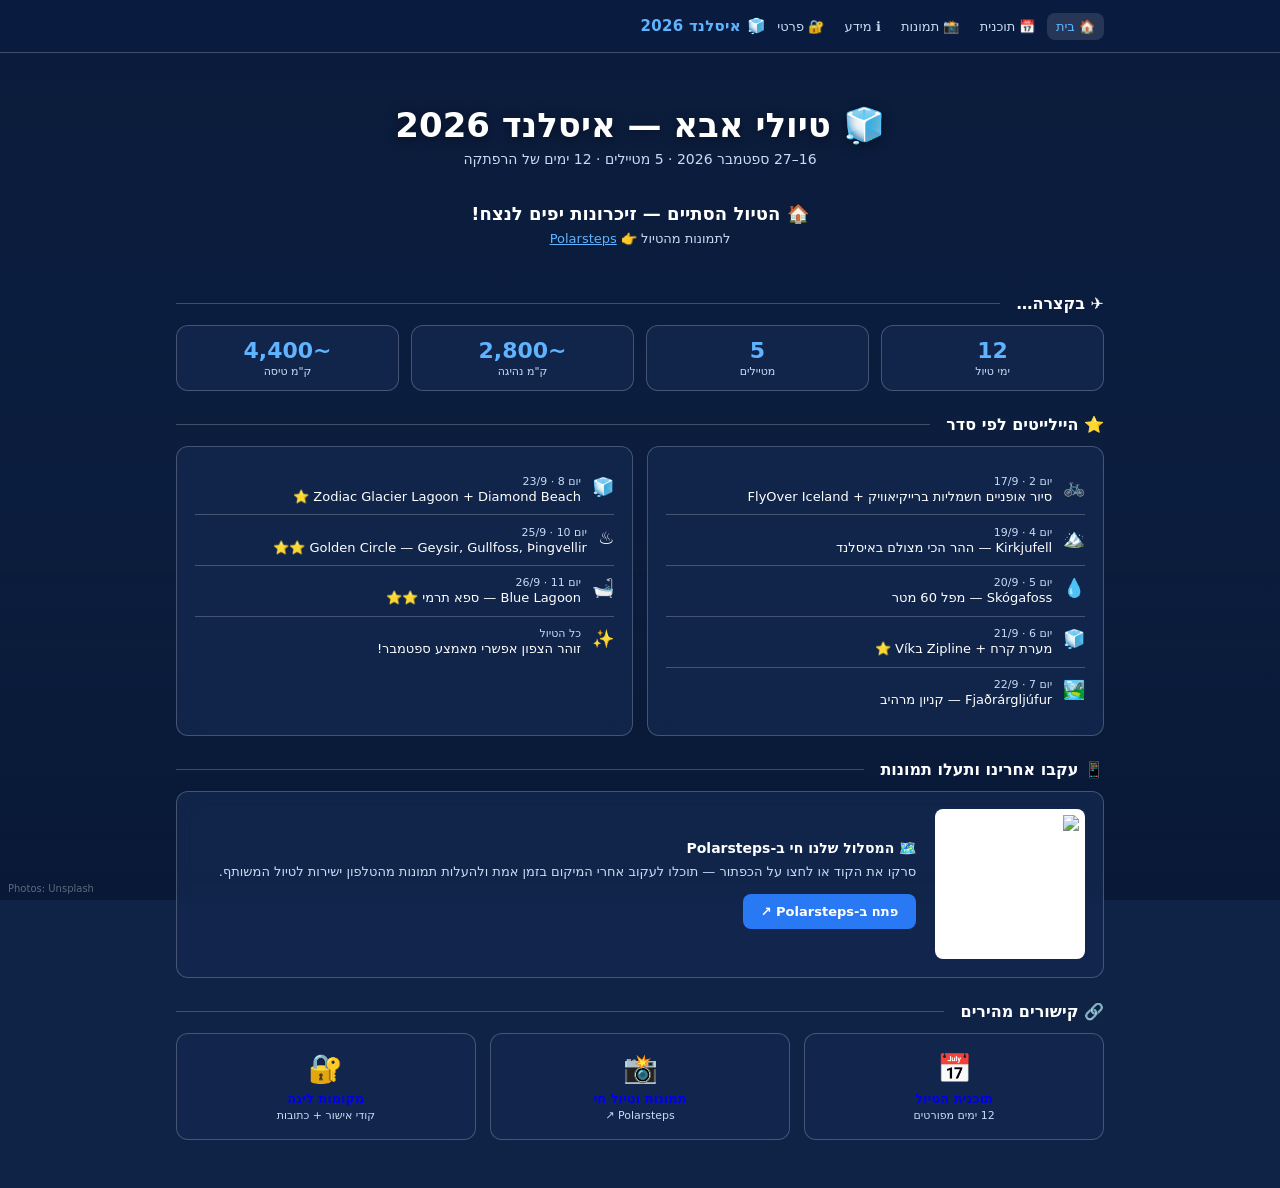
==== index.html @ 7eee27c6 "Replace gallery with Polarsteps integration" ====
<!DOCTYPE html>
<html lang="he" dir="rtl">
<head>
  <meta charset="UTF-8">
  <meta name="viewport" content="width=device-width, initial-scale=1.0">
  <title>טיולי אבא — איסלנד 2026</title>
  <link rel="stylesheet" href="css/style.css">
  <link rel="icon" href="data:image/svg+xml,<svg xmlns='http://www.w3.org/2000/svg' viewBox='0 0 100 100'><text y='.9em' font-size='90'>🧊</text></svg>">
  <style>
    .tt-grid { display:grid; grid-template-columns:1fr 1fr; grid-template-rows:auto 1fr auto; gap:8px 10px; margin-bottom:10px; }
    @media(max-width:580px){ .tt-grid{ grid-template-columns:1fr; grid-template-rows:none; } }
    .tt-col { display:contents; }
    .tt-hdr { border-radius:12px; padding:12px; border:1px solid rgba(255,255,255,0.22); background:rgba(20,40,80,0.88); grid-row:1; }
    .tt-hdr.today { border-color:rgba(147,197,253,0.5); }
    .tt-hdr.tmrw  { border-color:rgba(252,211,77,0.45); }
    .tt-label { font-size:10px; font-weight:700; letter-spacing:.09em; text-transform:uppercase; margin-bottom:5px; }
    .tt-title { font-size:14px; font-weight:800; color:var(--text); margin-bottom:2px; }
    .tt-date  { font-size:11px; color:var(--text2); }
    .tt-body  { background:rgba(20,40,80,0.82); border:1px solid rgba(255,255,255,0.18); border-radius:12px; padding:12px; grid-row:2; }
    .tt-row   { display:flex; gap:7px; align-items:flex-start; margin-bottom:5px; }
    .tt-slot  { font-size:10px; font-weight:700; min-width:40px; padding-top:1px; flex-shrink:0; }
    .tt-slot.am  { color:#6ee7b7; }
    .tt-slot.pm  { color:#93c5fd; }
    .tt-slot.eve { color:#c4b5fd; }
    .tt-slot.drv { color:#fca5a5; }
    .tt-text  { font-size:12px; color:var(--text); line-height:1.4; }
    .tt-sub   { font-size:10.5px; color:var(--text2); line-height:1.4; margin-top:1px; }
    .tt-sep   { height:1px; background:rgba(255,255,255,0.12); margin:8px 0; }
    .tt-stay  { display:flex; gap:5px; align-items:center; font-size:11px; color:var(--text2); }
    .tt-link  { font-size:12px; color:var(--accent); text-decoration:none; margin-top:6px; display:inline-block; }
    @media(min-width:700px){
      .tt-title{font-size:16px} .tt-text{font-size:14px} .tt-sub{font-size:12px}
      .tt-slot{font-size:12px;min-width:46px} .tt-date{font-size:12px}
    }
    .w-mini   { background:rgba(255,255,255,0.08); border:1px solid rgba(255,255,255,0.16); border-radius:10px; padding:10px; text-align:center; color:var(--text); grid-row:3; }
    .w-mini .wlbl  { font-size:11px; color:var(--text2); margin-bottom:4px; }
    .w-mini .wlbl a { color:var(--accent); text-decoration:none; }
    .w-mini .wicon { font-size:24px; margin-bottom:3px; }
    .w-mini .wtmp  { font-size:16px; font-weight:800; }
    .w-mini .wdesc { font-size:11px; color:var(--text2); margin-top:2px; }
    @media(min-width:700px){ .w-mini .wtmp{font-size:18px} .w-mini .wicon{font-size:28px} }
  </style>
</head>
<body>

<div id="bg-slideshow" class="bg-slideshow"></div>
<div class="photo-credit">Photos: Unsplash</div>

<nav>
  <div class="nav-inner">
    <button class="nav-burger" id="nav-burger" aria-label="תפריט">☰</button>
    <div class="nav-links">
      <a href="index.html" class="active">🏠 בית</a>
      <a href="itinerary.html">📅 תוכנית</a>
      <a href="https://www.polarsteps.com/ShukiBenjamin/27149138-iceland-2026" target="_blank">📸 תמונות</a>
      <a href="info.html">ℹ️ מידע</a>
      <a href="private.html">🔐 פרטי</a>
    </div>
    <span class="nav-brand">🧊 <span>איסלנד 2026</span></span>
  </div>
</nav>
<div class="mobile-menu" id="mobile-menu">
  <a href="index.html" class="active">🏠 בית</a>
  <a href="itinerary.html">📅 תוכנית</a>
  <a href="https://www.polarsteps.com/ShukiBenjamin/27149138-iceland-2026" target="_blank">📸 תמונות</a>
  <a href="info.html">ℹ️ מידע</a>
  <a href="private.html">🔐 פרטי</a>
</div>

<div class="page">

  <div class="hero">
    <h1>🧊 טיולי אבא — איסלנד 2026</h1>
    <p class="sub">16–27 ספטמבר 2026 · 5 מטיילים · 12 ימים של הרפתקה</p>
  </div>

  <!-- COUNTDOWN + FIRST 2 DAYS — shown before trip -->
  <div id="pre-trip" style="display:none">
    <div class="countdown">
      <div class="countdown-item"><div class="num" id="cd-days">--</div><div class="label">ימים</div></div>
      <div class="countdown-item"><div class="num" id="cd-hours">--</div><div class="label">שעות</div></div>
      <div class="countdown-item"><div class="num" id="cd-mins">--</div><div class="label">דקות</div></div>
      <div class="countdown-item"><div class="num" id="cd-secs">--</div><div class="label">שניות</div></div>
    </div>
    <p style="text-align:center;font-size:13px;color:var(--text2);margin-bottom:1.25rem">עד שהרפתקה מתחילה 🧊</p>
    <!-- show day 1 + day 2 as preview -->
    <div class="tt-grid" id="pre-grid"></div>
  </div>

  <!-- TODAY / TOMORROW — shown during trip -->
  <div id="today-section" style="display:none; margin-bottom:0.5rem;">
    <div class="tt-grid" id="tt-grid"></div>
  </div>

  <!-- POST-TRIP -->
  <div id="post-trip" style="display:none;text-align:center;padding:1rem 0 1.5rem">
    <p style="font-size:18px;font-weight:700">🏠 הטיול הסתיים — זיכרונות יפים לנצח!</p>
    <p style="color:var(--text2);font-size:13px;margin-top:0.4rem">לתמונות מהטיול 👉 <a href="https://www.polarsteps.com/ShukiBenjamin/27149138-iceland-2026" target="_blank" style="color:var(--accent)">Polarsteps</a></p>
  </div>

  <!-- SUMMARY -->
  <div class="section-title">✈️ בקצרה…</div>
  <div class="grid-4">
    <div class="stat-mini"><div class="num">12</div><div class="lbl">ימי טיול</div></div>
    <div class="stat-mini"><div class="num">5</div><div class="lbl">מטיילים</div></div>
    <div class="stat-mini"><div class="num">~2,800</div><div class="lbl">ק"מ נהיגה</div></div>
    <div class="stat-mini"><div class="num">~4,400</div><div class="lbl">ק"מ טיסה</div></div>
  </div>

  <!-- HIGHLIGHTS -->
  <div class="section-title">⭐ היילייטים לפי סדר</div>
  <div class="grid-2">
    <div class="card">
      <div class="info-item"><span class="info-icon">🚲</span><div><div class="info-label">יום 2 · 17/9</div><div class="info-value">סיור אופניים חשמליות ברייקיאוויק + FlyOver Iceland</div></div></div>
      <div class="info-item"><span class="info-icon">🏔️</span><div><div class="info-label">יום 4 · 19/9</div><div class="info-value">Kirkjufell — ההר הכי מצולם באיסלנד</div></div></div>
      <div class="info-item"><span class="info-icon">💧</span><div><div class="info-label">יום 5 · 20/9</div><div class="info-value">Skógafoss — מפל 60 מטר</div></div></div>
      <div class="info-item"><span class="info-icon">🧊</span><div><div class="info-label">יום 6 · 21/9</div><div class="info-value">מערת קרח + Zipline בVík ⭐</div></div></div>
      <div class="info-item" style="border:none"><span class="info-icon">🏞️</span><div><div class="info-label">יום 7 · 22/9</div><div class="info-value">Fjaðrárgljúfur — קניון מרהיב</div></div></div>
    </div>
    <div class="card">
      <div class="info-item"><span class="info-icon">🧊</span><div><div class="info-label">יום 8 · 23/9</div><div class="info-value">Zodiac Glacier Lagoon + Diamond Beach ⭐</div></div></div>
      <div class="info-item"><span class="info-icon">♨️</span><div><div class="info-label">יום 10 · 25/9</div><div class="info-value">Golden Circle — Geysir, Gullfoss, Þingvellir ⭐⭐</div></div></div>
      <div class="info-item"><span class="info-icon">🛁</span><div><div class="info-label">יום 11 · 26/9</div><div class="info-value">Blue Lagoon — ספא תרמי ⭐⭐</div></div></div>
      <div class="info-item" style="border:none"><span class="info-icon">✨</span><div><div class="info-label">כל הטיול</div><div class="info-value">זוהר הצפון אפשרי מאמצע ספטמבר!</div></div></div>
    </div>
  </div>

  <!-- LIVE TRACKING / POLARSTEPS -->
  <div class="section-title">📱 עקבו אחרינו ותעלו תמונות</div>
  <div class="card" style="display:flex;gap:1.2rem;align-items:center;flex-wrap:wrap;justify-content:center">
    <img src="https://api.qrserver.com/v1/create-qr-code/?size=170x170&bgcolor=ffffff&data=https%3A%2F%2Fwww.polarsteps.com%2FShukiBenjamin%2F27149138-iceland-2026"
         alt="QR לטיול ב-Polarsteps" style="border-radius:8px;background:white;padding:6px;width:150px;height:150px;flex-shrink:0">
    <div style="flex:1;min-width:180px">
      <div style="font-size:14px;font-weight:700;margin-bottom:6px">🗺️ המסלול שלנו חי ב-Polarsteps</div>
      <p style="font-size:13px;color:var(--text2);line-height:1.6;margin-bottom:0.75rem">
        סרקו את הקוד או לחצו על הכפתור — תוכלו לעקוב אחרי המיקום בזמן אמת ולהעלות תמונות מהטלפון ישירות לטיול המשותף.
      </p>
      <a href="https://www.polarsteps.com/ShukiBenjamin/27149138-iceland-2026" target="_blank" class="btn" style="display:inline-block;text-decoration:none">פתח ב-Polarsteps ↗</a>
    </div>
  </div>

  <!-- QUICK LINKS -->
  <div class="section-title">🔗 קישורים מהירים</div>
  <div class="grid-3">
    <a href="itinerary.html" class="card" style="text-decoration:none;text-align:center;display:block">
      <div style="font-size:28px;margin-bottom:6px">📅</div>
      <div style="font-size:13px;font-weight:700">תוכנית הטיול</div>
      <div style="font-size:11px;color:var(--text2);margin-top:3px">12 ימים מפורטים</div>
    </a>
    <a href="https://www.polarsteps.com/ShukiBenjamin/27149138-iceland-2026" target="_blank" class="card" style="text-decoration:none;text-align:center;display:block">
      <div style="font-size:28px;margin-bottom:6px">📸</div>
      <div style="font-size:13px;font-weight:700">תמונות וטיול חי</div>
      <div style="font-size:11px;color:var(--text2);margin-top:3px">Polarsteps ↗</div>
    </a>
    <a href="private.html" class="card" style="text-decoration:none;text-align:center;display:block">
      <div style="font-size:28px;margin-bottom:6px">🔐</div>
      <div style="font-size:13px;font-weight:700">מקומות לינה</div>
      <div style="font-size:11px;color:var(--text2);margin-top:3px">קודי אישור + כתובות</div>
    </a>
  </div>

</div>

<script src="js/nav.js"></script>
<script>
// ─── TRIP DATA ───────────────────────────────────────────────
const DAYS = [
  { day:1, date:"2026-09-16", title:"נחיתה ורייקיאוויק", emoji:"✈️",
    lat:64.1466, lng:-21.9426,
    schedule:[
      { slot:"am",  label:"04:30", text:"הגעה לשדה התעופה ת״א" },
      { slot:"am",  label:"07:30", text:"המראה LY221 — TLV → CDG", sub:"אל-על · Boeing 737" },
      { slot:"pm",  label:"11:30", text:"נחיתה פריז CDG · מעבר לטרמינל 1" },
      { slot:"pm",  label:"14:00", text:"המראה FI543 — CDG → KEF", sub:"Icelandair · 3:35 שעות" },
      { slot:"pm",  label:"15:35", text:"נחיתה רייקיאוויק KEF 🧊", sub:"שעון איסלנד = ישראל −3" },
      { slot:"eve", label:"16:00", text:"איסוף רכב Blue Car Rental", sub:"Booking #0N504Z" },
    ],
    stay:"🏠 Airbnb · Klapparstígur 1, Reykjavík" },
  { day:2, date:"2026-09-17", title:"סיור רייקיאוויק", emoji:"🚲",
    lat:64.1466, lng:-21.9426,
    schedule:[
      { slot:"am",  label:"בוקר", text:"10:00 — סיור אופניים חשמליות", sub:"Old Harbor · Sun Voyager · Hallgrímskirkja" },
      { slot:"pm",  label:"אחה\"צ", text:"פנוי לסיור עצמאי בעיר" },
      { slot:"eve", label:"ערב",  text:"18:00 — FlyOver Iceland", sub:"הוזמן · GetYourGuide" },
    ],
    stay:"🏠 Airbnb · Klapparstígur 1, Reykjavík" },
  { day:3, date:"2026-09-18", title:"נסיעה לסנייפלס", emoji:"🦭",
    lat:64.9205, lng:-23.9063,
    schedule:[
      { slot:"am",  label:"בוקר", text:"נסיעה צפונה דרך Hvalfjörður" },
      { slot:"drv", label:"נסיעה", text:"~3 שעות" },
      { slot:"pm",  label:"אחה\"צ", text:"Gerðuberg — עמודי בזלת" },
      { slot:"eve", label:"ערב",  text:"Ytri Tunga — כלבי ים 🦭" },
    ],
    stay:"🏠 Airbnb · Hella, Hellissandur" },
  { day:4, date:"2026-09-19", title:"לב חצי האי", emoji:"🏔️",
    lat:64.9205, lng:-23.9063,
    schedule:[
      { slot:"am",  label:"בוקר", text:"Djúpalónssandur · Hellnar", sub:"Vatnshellir — מערת לבה 8,000 שנה" },
      { slot:"drv", label:"נסיעה", text:"~1.5 שעות" },
      { slot:"pm",  label:"אחה\"צ", text:"Kirkjufell ⭐", sub:"להכין מצלמות!" },
      { slot:"eve", label:"ערב",  text:"צילום שקיעה" },
    ],
    stay:"🏠 Airbnb · Hella, Hellissandur" },
  { day:5, date:"2026-09-20", title:"נסיעה לדרום", emoji:"💧",
    lat:63.5353, lng:-19.3544,
    schedule:[
      { slot:"am",  label:"בוקר", text:"נסיעה ארוכה דרומה", sub:"עצירה ב-Seljalandsfoss" },
      { slot:"drv", label:"נסיעה", text:"~4.5 שעות" },
      { slot:"pm",  label:"אחה\"צ", text:"Skógafoss — מפל 60 מטר" },
      { slot:"eve", label:"ערב",  text:"הגעה לאזור Vík" },
    ],
    stay:"🏨 Sólheimahjáleiga Guesthouse" },
  { day:6, date:"2026-09-21", title:"אקשן בדרום", emoji:"🧊",
    lat:63.5353, lng:-19.3544,
    schedule:[
      { slot:"am",  label:"09:00", text:"סיור מערת קרח", sub:"Ref: KTR-100620490" },
      { slot:"drv", label:"נסיעה", text:"~1 שעה ל-Vík" },
      { slot:"pm",  label:"14:00", text:"Zipline בVík ⭐", sub:"Ref: KTR-100708978" },
      { slot:"eve", label:"ערב",  text:"Reynisfjara — חוף חול שחור" },
    ],
    stay:"🏨 Sólheimahjáleiga Guesthouse" },
  { day:7, date:"2026-09-22", title:"נסיעה מזרחה", emoji:"🏞️",
    lat:64.2539, lng:-15.2082,
    schedule:[
      { slot:"am",  label:"בוקר", text:"Fjaðrárgljúfur — קניון מרהיב" },
      { slot:"drv", label:"נסיעה", text:"~3 שעות נטו" },
      { slot:"pm",  label:"אחה\"צ", text:"Svartifoss — מפל עמודי בזלת", sub:"הליכה ~2 שעות" },
      { slot:"eve", label:"ערב",  text:"הגעה ל-Hofn" },
    ],
    stay:"🏨 Brunnholl Country Guesthouse, Hofn" },
  { day:8, date:"2026-09-23", title:"מלכות הקרח", emoji:"🧊",
    lat:64.2539, lng:-15.2082,
    schedule:[
      { slot:"am",  label:"10:00", text:"Zodiac Glacier Lagoon ⭐", sub:"Ref: ICE-101020929 · להגיע בזמן!" },
      { slot:"drv", label:"נסיעה", text:"~30 דק' ל-Diamond Beach" },
      { slot:"pm",  label:"אחה\"צ", text:"Diamond Beach — קרחונים על חוף שחור" },
      { slot:"eve", label:"ערב",  text:"Stokksnes — Viking Village & Sunset" },
    ],
    stay:"🏨 Brunnholl Country Guesthouse, Hofn" },
  { day:9, date:"2026-09-24", title:"חזרה מערבה", emoji:"🌿",
    lat:63.9334, lng:-20.9968,
    schedule:[
      { slot:"am",  label:"בוקר", text:"יציאה מ-Hofn מערבה" },
      { slot:"drv", label:"נסיעה", text:"~4 שעות לSelfoss" },
      { slot:"pm",  label:"אחה\"צ", text:"Urriðafoss — המפל הרחב באיסלנד" },
      { slot:"eve", label:"ערב",  text:"הגעה לSelfoss · מנוחה" },
    ],
    stay:"🏠 Airbnb · Stangarbraut 2, Selfoss" },
  { day:10, date:"2026-09-25", title:"Golden Circle", emoji:"♨️",
    lat:63.9334, lng:-20.9968,
    schedule:[
      { slot:"am",  label:"בוקר", text:"Geysir — Strokkur ⭐", sub:"התפרצות כל 6–10 דקות" },
      { slot:"drv", label:"נסיעה", text:"~30 דק'" },
      { slot:"pm",  label:"אחה\"צ", text:"Gullfoss + Þingvellir ⭐⭐", sub:"מעבר בין לוחות טקטוניים" },
      { slot:"eve", label:"ערב",  text:"חזרה לSelfoss" },
    ],
    stay:"🏠 Airbnb · Stangarbraut 2, Selfoss" },
  { day:11, date:"2026-09-26", title:"פינוק וסיום", emoji:"🛁",
    lat:63.9856, lng:-22.5579,
    schedule:[
      { slot:"am",  label:"בוקר", text:"Blue Lagoon ⭐⭐", sub:"ספא תרמי · להזמין מראש!" },
      { slot:"drv", label:"נסיעה", text:"~30 דק'" },
      { slot:"pm",  label:"אחה\"צ", text:"Reykjanes: Gunnuhver + Brimketill", sub:"אופציונלי" },
      { slot:"eve", label:"ערב",  text:"כפלאוויק · ארוחת ערב · לישון מוקדם" },
    ],
    stay:"🏨 Hotel Keflavik, Keflavík Airport" },
  { day:12, date:"2026-09-27", title:"יום סיום — טיסה", emoji:"🏠",
    lat:63.9856, lng:-22.5579,
    schedule:[
      { slot:"am",  label:"04:35", text:"הגעה לשדה התעופה KEF" },
      { slot:"am",  label:"07:35", text:"המראה FI542 — KEF → CDG", sub:"Icelandair · 3:30 שעות" },
      { slot:"pm",  label:"11:05", text:"נחיתה פריז CDG · מעבר לטרמינל 2B" },
      { slot:"pm",  label:"15:35", text:"המראה LY324 — CDG → TLV", sub:"אל-על · Boeing 787" },
      { slot:"eve", label:"20:55", text:"נחיתה ת\"א 🏠" },
    ],
    stay:"" },
];

// ─── WEATHER COORDS BY DAY ────────────────────────────────────
// Returns {lat,lng} for the location of that day
function coordsForDay(day) {
  return { lat: day.lat, lng: day.lng };
}

// ─── BUILD CARD ───────────────────────────────────────────────
function pad(n){ return String(n).padStart(2,'0'); }

function buildTTCol(d, label, labelColor, hdrClass, weatherId) {
  const dayNames = ['ראשון','שני','שלישי','רביעי','חמישי','שישי','שבת'];
  const dt = new Date(d.date);
  const rows = d.schedule.map(s => `
    <div class="tt-row">
      <span class="tt-slot ${s.slot}">${s.label}</span>
      <div>
        <div class="tt-text">${s.text}</div>
        ${s.sub ? `<div class="tt-sub">${s.sub}</div>` : ''}
      </div>
    </div>`).join('');

  return `
    <div class="tt-col">
      <div class="tt-hdr ${hdrClass}">
        <div class="tt-label" style="color:${labelColor}">${label}</div>
        <div class="tt-title">${d.emoji} יום ${d.day} — ${d.title}</div>
        <div class="tt-date">${dayNames[dt.getDay()]} · ${dt.getDate()} בספטמבר</div>
      </div>
      <div class="tt-body">
        ${rows}
        ${d.stay ? `<div class="tt-sep"></div><div class="tt-stay">${d.stay}</div>` : ''}
        <a href="itinerary.html#day${d.day}" class="tt-link">לתוכנית יום ${d.day} →</a>
      </div>
      <div class="w-mini" id="${weatherId}">
        <div class="wlbl">מזג אוויר · <a href="https://en.vedur.is/weather/forecasts/areas/" target="_blank">vedur.is ↗</a></div>
        <div class="wicon">⏳</div>
        <div class="wtmp" style="font-size:12px;color:var(--text2)">טוען...</div>
      </div>
    </div>`;
}

// ─── WEATHER ──────────────────────────────────────────────────
async function loadWeatherForDay(elementId, lat, lng) {
  const url = `https://api.open-meteo.com/v1/forecast?latitude=${lat}&longitude=${lng}&daily=weathercode,temperature_2m_max,temperature_2m_min&timezone=Atlantic%2FReykjavik&forecast_days=1`;
  const el = document.getElementById(elementId);
  if (!el) return;
  try {
    const data = await (await fetch(url)).json();
    const code = data.daily.weathercode[0];
    const maxT = data.daily.temperature_2m_max[0];
    const minT = data.daily.temperature_2m_min[0];
    const WMO = [[0,'☀️','בהיר'],[2,'⛅','מעונן חלקית'],[3,'☁️','מעונן'],
                 [48,'🌫️','ערפל'],[57,'🌦️','ממטרים'],[67,'🌧️','גשם'],
                 [77,'❄️','שלג'],[82,'🌧️','גשם'],[99,'⛈️','סופה']];
    const [,icon,desc] = WMO.findLast(([t])=>code>=t)||WMO[0];
    el.innerHTML = `
      <div class="wlbl">מזג אוויר · <a href="https://en.vedur.is/weather/forecasts/areas/" target="_blank">vedur.is ↗</a></div>
      <div class="wicon">${icon}</div>
      <div class="wtmp" style="direction:ltr">${Math.round(maxT)}°<span style="font-weight:400;font-size:0.8em;opacity:0.7"> / ${Math.round(minT)}°</span></div>
      <div class="wdesc">${desc}</div>`;
  } catch(e) {
    el.innerHTML = `<div class="wlbl">מזג אוויר</div><div class="wicon">🌡️</div><div class="wdesc">לא זמין</div>`;
  }
}

// ─── MAIN LOGIC ───────────────────────────────────────────────
function tick(){
  const now   = new Date();
  const start = new Date('2026-09-16T00:00:00');
  const end   = new Date('2026-09-27T23:59:59');
  const ts    = now.toISOString().slice(0,10);
  const ts2   = new Date(now.getTime()+86400000).toISOString().slice(0,10);

  if(now > end){
    document.getElementById('post-trip').style.display='block';
    return;
  }

  if(now >= start){
    // During trip
    const todayDay    = DAYS.find(d=>d.date===ts);
    const tomorrowDay = DAYS.find(d=>d.date===ts2);
    if(todayDay){
      document.getElementById('today-section').style.display='block';
      document.getElementById('tt-grid').innerHTML =
        buildTTCol(todayDay,    '📌 מה עושים היום', '#93c5fd', 'today', 'w-today') +
        (tomorrowDay ? buildTTCol(tomorrowDay, '📌 מה עושים מחר', '#fcd34d', 'tmrw',  'w-tomorrow') : '');
      loadWeatherForDay('w-today',    todayDay.lat,    todayDay.lng);
      if(tomorrowDay) loadWeatherForDay('w-tomorrow', tomorrowDay.lat, tomorrowDay.lng);
    }
    return;
  }

  // Before trip — countdown + days 1 & 2 preview
  document.getElementById('pre-trip').style.display='block';
  const diff=start-now;
  document.getElementById('cd-days').textContent  = Math.floor(diff/86400000);
  document.getElementById('cd-hours').textContent = pad(Math.floor((diff%86400000)/3600000));
  document.getElementById('cd-mins').textContent  = pad(Math.floor((diff%3600000)/60000));
  document.getElementById('cd-secs').textContent  = pad(Math.floor((diff%60000)/1000));

  // Show day 1 & 2 preview if not already rendered
  const grid = document.getElementById('pre-grid');
  if(!grid.innerHTML){
    grid.innerHTML =
      buildTTCol(DAYS[0], '📋 יום 1 — יום הנסיעה',  '#93c5fd', 'today', 'pw-1') +
      buildTTCol(DAYS[1], '📋 יום 2 — רייקיאוויק',  '#4dffa0', 'tmrw',  'pw-2');
    // no weather for pre-trip (future dates won't have forecast)
    ['pw-1','pw-2'].forEach(id=>{
      const el=document.getElementById(id);
      if(el) el.innerHTML=`<div class="wlbl">מזג אוויר</div><div class="wicon">🌤️</div><div class="wdesc">זמין בסמוך לתאריך</div>`;
    });
  }
}

tick();
setInterval(tick,1000);
</script>
</body>
</html>
---- css/style.css ----
:root {
  --bg: #0f2347;
  --bg2: rgba(20, 40, 80, 0.78);
  --bg3: rgba(255,255,255,0.12);
  --bg3s: rgba(255,255,255,0.20);
  --border: rgba(255,255,255,0.22);
  --border2: rgba(255,255,255,0.38);
  --text: #ffffff;
  --text2: #c8ddf5;
  --accent: #60b4ff;
  --accent2: #2979f5;
  --green: #4dffa0;
  --orange: #ffe066;
  --red: #ff7070;
  --teal: #40f0e0;
  --purple: #d090ff;
  --radius: 12px;
  --glass: rgba(10, 28, 65, 0.68);
  --glass2: rgba(10, 28, 65, 0.84);
}

* { box-sizing: border-box; margin: 0; padding: 0; }

body {
  font-family: 'Segoe UI', system-ui, -apple-system, sans-serif;
  background: var(--bg);
  color: var(--text);
  direction: rtl;
  min-height: 100vh;
}

/* ─── BG SLIDESHOW ─── */
.bg-slideshow {
  position: fixed;
  inset: 0;
  z-index: -1;
  overflow: hidden;
}
.bg-slideshow::after {
  content: '';
  position: absolute;
  inset: 0;
  background: linear-gradient(to bottom,
    rgba(5,18,45,0.42) 0%,
    rgba(5,18,45,0.32) 50%,
    rgba(5,18,45,0.62) 100%);
}
.bg-slide {
  position: absolute;
  inset: 0;
  background-size: cover;
  background-position: center;
  opacity: 0;
  transition: opacity 2s ease-in-out;
}
.bg-slide.active { opacity: 1; }

/* ─── NAV ─── */
nav {
  background: var(--glass2);
  backdrop-filter: blur(12px);
  -webkit-backdrop-filter: blur(12px);
  border-bottom: 1px solid var(--border);
  position: sticky;
  top: 0;
  z-index: 200;
}
.nav-inner {
  max-width: 960px;
  margin: 0 auto;
  padding: 0 1rem;
  display: flex;
  align-items: center;
  height: 52px;
  gap: 0.15rem;
}
.nav-brand {
  font-size: 15px;
  font-weight: 700;
  color: var(--text);
  text-decoration: none;
  margin-left: auto;
  white-space: nowrap;
  letter-spacing: 0.02em;
}
.nav-brand span { color: var(--accent); }
.nav-links { display: flex; gap: 0.15rem; align-items: center; }
nav a {
  color: var(--text2);
  text-decoration: none;
  font-size: 13px;
  padding: 6px 9px;
  border-radius: 8px;
  transition: all 0.15s;
  white-space: nowrap;
}
nav a:hover { color: var(--text); background: var(--bg3); }
nav a.active { color: var(--accent); background: var(--bg3); }

/* Hamburger */
.nav-burger {
  display: none;
  background: none;
  border: none;
  color: var(--text);
  font-size: 22px;
  cursor: pointer;
  padding: 4px 8px;
  border-radius: 6px;
  margin-right: auto;
}
.mobile-menu {
  display: none;
  background: var(--glass2);
  backdrop-filter: blur(12px);
  border-bottom: 1px solid var(--border);
  padding: 0.5rem 1rem;
  flex-direction: column;
  gap: 2px;
}
.mobile-menu a {
  color: var(--text2);
  text-decoration: none;
  font-size: 15px;
  padding: 10px 12px;
  border-radius: 8px;
  display: block;
}
.mobile-menu a:hover, .mobile-menu a.active { color: var(--accent); background: var(--bg3); }
.mobile-menu.open { display: flex; }

@media (max-width: 600px) {
  .nav-links { display: none; }
  .nav-burger { display: block; }
  .nav-brand { font-size: 14px; }
}

/* ─── LAYOUT ─── */
.page {
  max-width: 960px;
  margin: 0 auto;
  padding: 1.25rem 1rem 3rem;
}

/* ─── HERO ─── */
.hero {
  text-align: center;
  padding: 2rem 0 1.25rem;
}
.hero h1 {
  font-size: clamp(20px, 5vw, 34px);
  font-weight: 800;
  color: var(--text);
  margin-bottom: 0.4rem;
  text-shadow: 0 2px 12px rgba(0,0,0,0.5);
}
.hero .sub { color: var(--text2); font-size: 14px; }

/* ─── COUNTDOWN ─── */
.countdown {
  display: flex;
  justify-content: center;
  gap: 0.75rem;
  margin: 1.25rem 0;
  flex-wrap: wrap;
}
.countdown-item {
  background: var(--bg2);
  backdrop-filter: blur(8px);
  border: 1px solid var(--border);
  border-radius: var(--radius);
  padding: 0.7rem 1.1rem;
  text-align: center;
  min-width: 68px;
}
.countdown-item .num {
  font-size: 26px;
  font-weight: 800;
  color: var(--accent);
  line-height: 1;
}
.countdown-item .label { font-size: 11px; color: var(--text2); margin-top: 4px; }

/* ─── GRIDS ─── */
.grid-2 { display: grid; grid-template-columns: 1fr 1fr; gap: 0.9rem; }
.grid-3 { display: grid; grid-template-columns: repeat(3,1fr); gap: 0.9rem; }
.grid-4 { display: grid; grid-template-columns: repeat(4,1fr); gap: 0.75rem; }
@media (max-width: 640px) {
  .grid-2, .grid-3, .grid-4 { grid-template-columns: 1fr; }
}
@media (min-width: 641px) and (max-width: 800px) {
  .grid-3 { grid-template-columns: 1fr 1fr; }
  .grid-4 { grid-template-columns: 1fr 1fr; }
}

/* ─── CARD ─── */
.card {
  background: var(--bg2);
  backdrop-filter: blur(10px);
  -webkit-backdrop-filter: blur(10px);
  border: 1px solid var(--border);
  border-radius: var(--radius);
  padding: 1.1rem;
}
.card-title {
  font-size: 12px;
  font-weight: 700;
  color: var(--text2);
  text-transform: uppercase;
  letter-spacing: 0.06em;
  margin-bottom: 0.7rem;
  display: flex;
  align-items: center;
  gap: 0.4rem;
}

/* ─── TODAY / TOMORROW ─── */
.today-card { border-color: rgba(126,184,247,0.4); }
.today-card .day-label {
  font-size: 11px;
  font-weight: 700;
  letter-spacing: 0.08em;
  margin-bottom: 4px;
  text-transform: uppercase;
}
.today-card .day-title { font-size: 15px; font-weight: 700; margin-bottom: 0.6rem; }
.activity { display: flex; gap: 0.5rem; align-items: flex-start; margin-bottom: 0.35rem; font-size: 13px; }
.activity .time { color: var(--orange); font-weight: 700; font-size: 11px; padding-top: 1px; min-width: 42px; }
.activity-text { color: var(--text); }

/* ─── WEATHER ─── */
.weather-grid { display: grid; grid-template-columns: 1fr 1fr; gap: 0.75rem; }
.weather-day { background: var(--bg3); border-radius: 8px; padding: 0.75rem; text-align: center; }
.weather-icon { font-size: 26px; margin-bottom: 3px; }
.weather-temp { font-size: 18px; font-weight: 700; }
.weather-desc { font-size: 11px; color: var(--text2); margin-top: 2px; }
.weather-date { font-size: 10px; color: var(--text2); margin-bottom: 3px; }

/* ─── SECTION TITLE ─── */
.section-title {
  font-size: 16px;
  font-weight: 700;
  margin: 1.5rem 0 0.75rem;
  display: flex;
  align-items: center;
  gap: 0.5rem;
}
.section-title::after {
  content: '';
  flex: 1;
  height: 1px;
  background: var(--border);
  margin-right: 0.5rem;
}

/* ─── STAT MINI ─── */
.stat-mini {
  background: var(--bg2);
  backdrop-filter: blur(8px);
  border: 1px solid var(--border);
  border-radius: var(--radius);
  padding: 0.75rem 0.9rem;
  text-align: center;
}
.stat-mini .num { font-size: 22px; font-weight: 800; color: var(--accent); }
.stat-mini .lbl { font-size: 11px; color: var(--text2); margin-top: 2px; }

/* ─── ITINERARY ─── */
.day-row {
  display: grid;
  grid-template-columns: 52px 1fr;
  position: relative;
}
.day-row:not(:last-child)::after {
  content: '';
  position: absolute;
  right: 25px;
  top: 52px;
  bottom: 0;
  width: 2px;
  background: var(--border);
}
.day-num { display: flex; flex-direction: column; align-items: center; padding-top: 1rem; position: relative; z-index: 1; }
.day-circle {
  width: 34px; height: 34px; border-radius: 50%;
  background: var(--bg3); border: 2px solid var(--border);
  display: flex; align-items: center; justify-content: center;
  font-size: 12px; font-weight: 800; color: var(--accent);
}
.day-circle.today { border-color: var(--accent); background: var(--accent2); color: white; }
.day-content { padding: 1rem 0 1rem 0.5rem; }
.day-header { display: flex; align-items: center; gap: 0.5rem; margin-bottom: 0.4rem; flex-wrap: wrap; }
.day-date { font-size: 11px; color: var(--text2); }
.day-name { font-size: 15px; font-weight: 700; }
.region-badge {
  font-size: 10px; background: var(--bg3); border: 1px solid var(--border);
  border-radius: 20px; padding: 2px 8px; color: var(--text2);
}
.detail-row { font-size: 12px; color: var(--text2); margin-bottom: 3px; display: flex; gap: 0.4rem; }
.detail-row span { color: var(--text); }

/* ─── TABLE ─── */
table { width: 100%; border-collapse: collapse; font-size: 13px; }
th {
  text-align: right; padding: 9px 10px;
  background: var(--bg3); color: var(--text2);
  font-size: 11px; font-weight: 700; border-bottom: 1px solid var(--border);
}
td { padding: 9px 10px; border-bottom: 1px solid var(--border); vertical-align: top; line-height: 1.5; }
tr:last-child td { border-bottom: none; }
tr:hover td { background: var(--bg3); }
.code { font-family: monospace; color: var(--orange); font-size: 12px; }
.maps-link {
  display: inline-flex; align-items: center; gap: 3px;
  font-size: 11px; color: var(--accent); text-decoration: none;
  background: var(--bg3); border-radius: 4px; padding: 2px 6px;
  margin-top: 3px; border: 1px solid var(--border);
}
.maps-link:hover { background: var(--bg3s); }

/* ─── PASSWORD ─── */
.lock-overlay {
  display: flex; flex-direction: column; align-items: center;
  justify-content: center; min-height: 60vh; gap: 0.9rem; text-align: center;
}
.lock-icon { font-size: 44px; }
.lock-overlay h2 { font-size: 18px; }
.lock-overlay p { color: var(--text2); font-size: 13px; }
.pin-input { display: flex; gap: 0.5rem; align-items: center; margin-top: 0.4rem; }
.pin-input input {
  background: var(--bg2); border: 1px solid var(--border); border-radius: 8px;
  color: var(--text); font-size: 18px; padding: 10px 14px;
  width: 150px; text-align: center; letter-spacing: 4px; outline: none;
}
.pin-input input:focus { border-color: var(--accent); }
.btn {
  background: var(--accent2); color: white; border: none; border-radius: 8px;
  padding: 10px 18px; font-size: 13px; cursor: pointer; font-weight: 700;
  transition: background 0.15s;
}
.btn:hover { background: var(--accent); color: var(--bg); }
.error-msg { color: var(--red); font-size: 12px; margin-top: 3px; }

/* ─── GALLERY ─── */
.upload-area {
  border: 2px dashed var(--border); border-radius: var(--radius);
  padding: 1.5rem; text-align: center; cursor: pointer;
  transition: all 0.2s; margin-bottom: 1rem;
  background: var(--bg2); backdrop-filter: blur(8px);
}
.upload-area:hover { border-color: var(--accent); background: var(--bg3s); }
.upload-area .upload-icon { font-size: 30px; margin-bottom: 4px; }
.upload-area p { color: var(--text2); font-size: 13px; }
.gallery-grid { display: grid; grid-template-columns: repeat(auto-fill, minmax(180px,1fr)); gap: 0.6rem; }
.gallery-item {
  border-radius: 8px; overflow: hidden; background: var(--bg2);
  border: 1px solid var(--border); cursor: pointer; transition: transform 0.15s; position: relative;
}
.gallery-item:hover { transform: scale(1.03); }
.gallery-item img { width: 100%; aspect-ratio: 4/3; object-fit: cover; display: block; }
.gallery-item .img-label { font-size: 10px; color: var(--text2); padding: 3px 6px; text-align: center; }
.day-filter { display: flex; gap: 0.4rem; flex-wrap: wrap; margin-bottom: 0.75rem; }
.filter-btn {
  background: var(--bg2); border: 1px solid var(--border); border-radius: 20px;
  color: var(--text2); font-size: 11px; padding: 4px 10px; cursor: pointer; transition: all 0.15s;
}
.filter-btn:hover, .filter-btn.active { background: var(--accent2); border-color: var(--accent2); color: white; }
.lightbox {
  display: none; position: fixed; inset: 0; background: rgba(0,0,0,0.92);
  z-index: 1000; align-items: center; justify-content: center; flex-direction: column;
}
.lightbox.open { display: flex; }
.lightbox img { max-width: 90vw; max-height: 80vh; border-radius: 8px; object-fit: contain; }
.lightbox-close {
  position: absolute; top: 1rem; left: 1rem; font-size: 26px; color: white;
  cursor: pointer; background: rgba(0,0,0,0.5); border-radius: 50%;
  width: 38px; height: 38px; display: flex; align-items: center; justify-content: center;
}

/* ─── INFO ─── */
.info-item {
  display: flex; gap: 0.7rem; padding: 0.65rem 0;
  border-bottom: 1px solid var(--border); align-items: flex-start; font-size: 13px;
}
.info-item:last-child { border-bottom: none; }
.info-icon { font-size: 18px; flex-shrink: 0; margin-top: 1px; }
.info-label { font-size: 11px; color: var(--text2); margin-bottom: 1px; }
.info-value { color: var(--text); }
.info-value a { color: var(--accent); text-decoration: none; }
.info-value a:hover { text-decoration: underline; }

/* ─── MAP ─── */
.map-container {
  border-radius: var(--radius); overflow: hidden;
  border: 1px solid var(--border); margin-bottom: 1.25rem;
}
.map-container iframe { display: block; width: 100%; height: 380px; border: none; }

/* ─── PHOTO CREDIT ─── */
.photo-credit {
  position: fixed; bottom: 6px; left: 8px; z-index: 10;
  font-size: 10px; color: rgba(255,255,255,0.35); pointer-events: none;
}
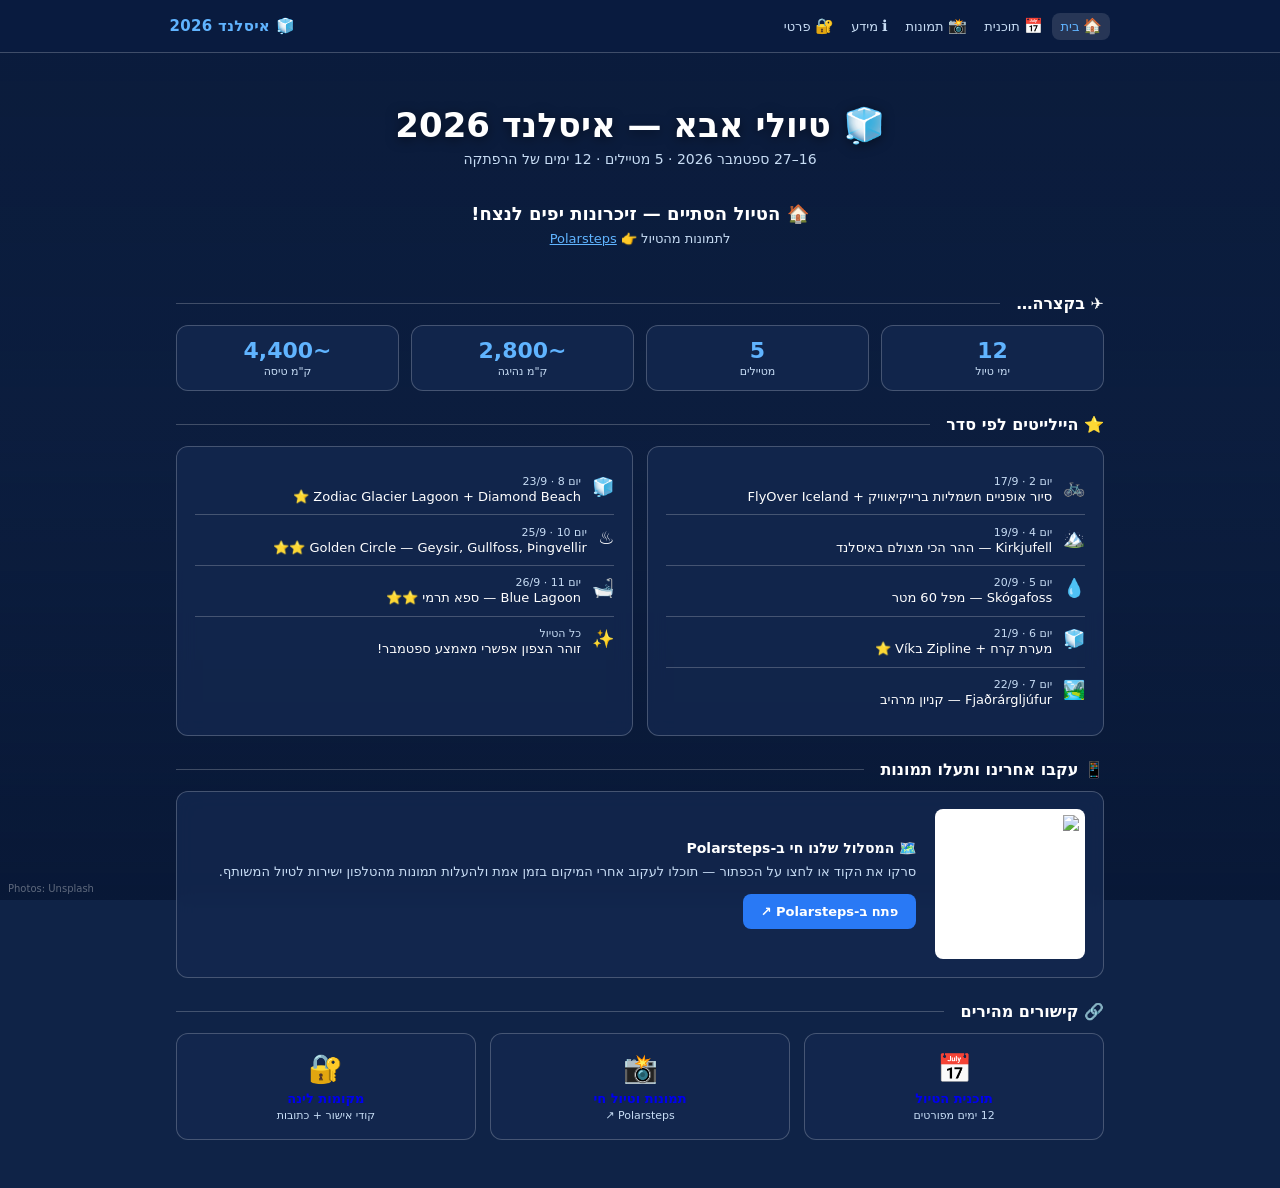
==== commit d0829d3b: "Mobile nav bar, fix subgrid alignment, real weather forecast" ====
--- a/index.html
+++ b/index.html
@@ -8,15 +8,18 @@
   <link rel="icon" href="data:image/svg+xml,<svg xmlns='http://www.w3.org/2000/svg' viewBox='0 0 100 100'><text y='.9em' font-size='90'>🧊</text></svg>">
   <style>
     .tt-grid { display:grid; grid-template-columns:1fr 1fr; grid-template-rows:auto 1fr auto; gap:8px 10px; margin-bottom:10px; }
-    @media(max-width:580px){ .tt-grid{ grid-template-columns:1fr; grid-template-rows:none; } }
-    .tt-col { display:contents; }
-    .tt-hdr { border-radius:12px; padding:12px; border:1px solid rgba(255,255,255,0.22); background:rgba(20,40,80,0.88); grid-row:1; }
+    .tt-col { display:grid; grid-row:1/4; grid-template-rows:subgrid; gap:8px; }
+    @media(max-width:580px){
+      .tt-grid{ grid-template-columns:1fr; grid-template-rows:none; }
+      .tt-col{ display:flex; flex-direction:column; grid-row:auto; }
+    }
+    .tt-hdr { border-radius:12px; padding:12px; border:1px solid rgba(255,255,255,0.22); background:rgba(20,40,80,0.88); }
     .tt-hdr.today { border-color:rgba(147,197,253,0.5); }
     .tt-hdr.tmrw  { border-color:rgba(252,211,77,0.45); }
     .tt-label { font-size:10px; font-weight:700; letter-spacing:.09em; text-transform:uppercase; margin-bottom:5px; }
     .tt-title { font-size:14px; font-weight:800; color:var(--text); margin-bottom:2px; }
     .tt-date  { font-size:11px; color:var(--text2); }
-    .tt-body  { background:rgba(20,40,80,0.82); border:1px solid rgba(255,255,255,0.18); border-radius:12px; padding:12px; grid-row:2; }
+    .tt-body  { background:rgba(20,40,80,0.82); border:1px solid rgba(255,255,255,0.18); border-radius:12px; padding:12px; }
     .tt-row   { display:flex; gap:7px; align-items:flex-start; margin-bottom:5px; }
     .tt-slot  { font-size:10px; font-weight:700; min-width:40px; padding-top:1px; flex-shrink:0; }
     .tt-slot.am  { color:#6ee7b7; }
@@ -32,7 +35,7 @@
       .tt-title{font-size:16px} .tt-text{font-size:14px} .tt-sub{font-size:12px}
       .tt-slot{font-size:12px;min-width:46px} .tt-date{font-size:12px}
     }
-    .w-mini   { background:rgba(255,255,255,0.08); border:1px solid rgba(255,255,255,0.16); border-radius:10px; padding:10px; text-align:center; color:var(--text); grid-row:3; }
+    .w-mini   { background:rgba(255,255,255,0.08); border:1px solid rgba(255,255,255,0.16); border-radius:10px; padding:10px; text-align:center; color:var(--text); margin-top:auto; }
     .w-mini .wlbl  { font-size:11px; color:var(--text2); margin-bottom:4px; }
     .w-mini .wlbl a { color:var(--accent); text-decoration:none; }
     .w-mini .wicon { font-size:24px; margin-bottom:3px; }
@@ -48,24 +51,16 @@
 
 <nav>
   <div class="nav-inner">
-    <button class="nav-burger" id="nav-burger" aria-label="תפריט">☰</button>
     <div class="nav-links">
-      <a href="index.html" class="active">🏠 בית</a>
-      <a href="itinerary.html">📅 תוכנית</a>
-      <a href="https://www.polarsteps.com/ShukiBenjamin/27149138-iceland-2026" target="_blank">📸 תמונות</a>
-      <a href="info.html">ℹ️ מידע</a>
-      <a href="private.html">🔐 פרטי</a>
+      <a href="index.html" class="active"><span class="nav-icon">🏠</span><span class="nav-label">בית</span></a>
+      <a href="itinerary.html"><span class="nav-icon">📅</span><span class="nav-label">תוכנית</span></a>
+      <a href="https://www.polarsteps.com/ShukiBenjamin/27149138-iceland-2026" target="_blank"><span class="nav-icon">📸</span><span class="nav-label">תמונות</span></a>
+      <a href="info.html"><span class="nav-icon">ℹ️</span><span class="nav-label">מידע</span></a>
+      <a href="private.html"><span class="nav-icon">🔐</span><span class="nav-label">פרטי</span></a>
     </div>
-    <span class="nav-brand">🧊 <span>איסלנד 2026</span></span>
+    <span class="nav-brand">🧊<span class="nav-brand-text"> איסלנד 2026</span></span>
   </div>
 </nav>
-<div class="mobile-menu" id="mobile-menu">
-  <a href="index.html" class="active">🏠 בית</a>
-  <a href="itinerary.html">📅 תוכנית</a>
-  <a href="https://www.polarsteps.com/ShukiBenjamin/27149138-iceland-2026" target="_blank">📸 תמונות</a>
-  <a href="info.html">ℹ️ מידע</a>
-  <a href="private.html">🔐 פרטי</a>
-</div>
 
 <div class="page">
 
@@ -319,15 +314,23 @@
 }
 
 // ─── WEATHER ──────────────────────────────────────────────────
-async function loadWeatherForDay(elementId, lat, lng) {
-  const url = `https://api.open-meteo.com/v1/forecast?latitude=${lat}&longitude=${lng}&daily=weathercode,temperature_2m_max,temperature_2m_min&timezone=Atlantic%2FReykjavik&forecast_days=1`;
+// Fetches a 16-day forecast and picks out the specific date requested.
+// Works both for "today/tomorrow" (during trip) and future preview days
+// (pre-trip, e.g. day 1 & 2), since Open-Meteo returns up to 16 days ahead.
+async function loadWeatherForDate(elementId, lat, lng, dateStr) {
   const el = document.getElementById(elementId);
   if (!el) return;
+  const url = `https://api.open-meteo.com/v1/forecast?latitude=${lat}&longitude=${lng}&daily=weathercode,temperature_2m_max,temperature_2m_min&timezone=Atlantic%2FReykjavik&forecast_days=16`;
   try {
     const data = await (await fetch(url)).json();
-    const code = data.daily.weathercode[0];
-    const maxT = data.daily.temperature_2m_max[0];
-    const minT = data.daily.temperature_2m_min[0];
+    const idx = data.daily.time.indexOf(dateStr);
+    if (idx === -1) {
+      el.innerHTML = `<div class="wlbl">מזג אוויר</div><div class="wicon">🌤️</div><div class="wdesc" style="font-size:11px">התחזית תתעדכן בקרוב</div>`;
+      return;
+    }
+    const code = data.daily.weathercode[idx];
+    const maxT = data.daily.temperature_2m_max[idx];
+    const minT = data.daily.temperature_2m_min[idx];
     const WMO = [[0,'☀️','בהיר'],[2,'⛅','מעונן חלקית'],[3,'☁️','מעונן'],
                  [48,'🌫️','ערפל'],[57,'🌦️','ממטרים'],[67,'🌧️','גשם'],
                  [77,'❄️','שלג'],[82,'🌧️','גשם'],[99,'⛈️','סופה']];
@@ -364,8 +367,8 @@
       document.getElementById('tt-grid').innerHTML =
         buildTTCol(todayDay,    '📌 מה עושים היום', '#93c5fd', 'today', 'w-today') +
         (tomorrowDay ? buildTTCol(tomorrowDay, '📌 מה עושים מחר', '#fcd34d', 'tmrw',  'w-tomorrow') : '');
-      loadWeatherForDay('w-today',    todayDay.lat,    todayDay.lng);
-      if(tomorrowDay) loadWeatherForDay('w-tomorrow', tomorrowDay.lat, tomorrowDay.lng);
+      loadWeatherForDate('w-today',    todayDay.lat,    todayDay.lng,    todayDay.date);
+      if(tomorrowDay) loadWeatherForDate('w-tomorrow', tomorrowDay.lat, tomorrowDay.lng, tomorrowDay.date);
     }
     return;
   }
@@ -384,11 +387,9 @@
     grid.innerHTML =
       buildTTCol(DAYS[0], '📋 יום 1 — יום הנסיעה',  '#93c5fd', 'today', 'pw-1') +
       buildTTCol(DAYS[1], '📋 יום 2 — רייקיאוויק',  '#4dffa0', 'tmrw',  'pw-2');
-    // no weather for pre-trip (future dates won't have forecast)
-    ['pw-1','pw-2'].forEach(id=>{
-      const el=document.getElementById(id);
-      if(el) el.innerHTML=`<div class="wlbl">מזג אוויר</div><div class="wicon">🌤️</div><div class="wdesc">זמין בסמוך לתאריך</div>`;
-    });
+    // Open-Meteo covers up to 16 days ahead — try real forecast for day 1 & 2
+    loadWeatherForDate('pw-1', DAYS[0].lat, DAYS[0].lng, DAYS[0].date);
+    loadWeatherForDate('pw-2', DAYS[1].lat, DAYS[1].lng, DAYS[1].date);
   }
 }
 
--- a/css/style.css
+++ b/css/style.css
@@ -68,7 +68,7 @@
 .nav-inner {
   max-width: 960px;
   margin: 0 auto;
-  padding: 0 1rem;
+  padding: 0 0.6rem;
   display: flex;
   align-items: center;
   height: 52px;
@@ -82,57 +82,44 @@
   margin-left: auto;
   white-space: nowrap;
   letter-spacing: 0.02em;
-}
-.nav-brand span { color: var(--accent); }
-.nav-links { display: flex; gap: 0.15rem; align-items: center; }
+  flex-shrink: 0;
+}
+.nav-brand-text { color: var(--accent); }
+.nav-links {
+  display: flex;
+  gap: 0.1rem;
+  align-items: center;
+  flex: 1;
+  min-width: 0;
+  overflow-x: auto;
+  scrollbar-width: none;
+}
+.nav-links::-webkit-scrollbar { display: none; }
 nav a {
   color: var(--text2);
   text-decoration: none;
   font-size: 13px;
-  padding: 6px 9px;
+  padding: 6px 8px;
   border-radius: 8px;
   transition: all 0.15s;
   white-space: nowrap;
+  display: flex;
+  align-items: center;
+  gap: 4px;
+  flex-shrink: 0;
 }
 nav a:hover { color: var(--text); background: var(--bg3); }
 nav a.active { color: var(--accent); background: var(--bg3); }
-
-/* Hamburger */
-.nav-burger {
-  display: none;
-  background: none;
-  border: none;
-  color: var(--text);
-  font-size: 22px;
-  cursor: pointer;
-  padding: 4px 8px;
-  border-radius: 6px;
-  margin-right: auto;
-}
-.mobile-menu {
-  display: none;
-  background: var(--glass2);
-  backdrop-filter: blur(12px);
-  border-bottom: 1px solid var(--border);
-  padding: 0.5rem 1rem;
-  flex-direction: column;
-  gap: 2px;
-}
-.mobile-menu a {
-  color: var(--text2);
-  text-decoration: none;
-  font-size: 15px;
-  padding: 10px 12px;
-  border-radius: 8px;
-  display: block;
-}
-.mobile-menu a:hover, .mobile-menu a.active { color: var(--accent); background: var(--bg3); }
-.mobile-menu.open { display: flex; }
+.nav-icon { font-size: 15px; line-height: 1; }
+.nav-label { font-size: 13px; }
 
 @media (max-width: 600px) {
-  .nav-links { display: none; }
-  .nav-burger { display: block; }
-  .nav-brand { font-size: 14px; }
+  .nav-inner { padding: 0 0.4rem; gap: 0; }
+  .nav-brand-text { display: none; }
+  .nav-brand { font-size: 18px; margin-left: 0.3rem; }
+  nav a { padding: 8px 9px; }
+  .nav-icon { font-size: 19px; }
+  .nav-label { display: none; }
 }
 
 /* ─── LAYOUT ─── */
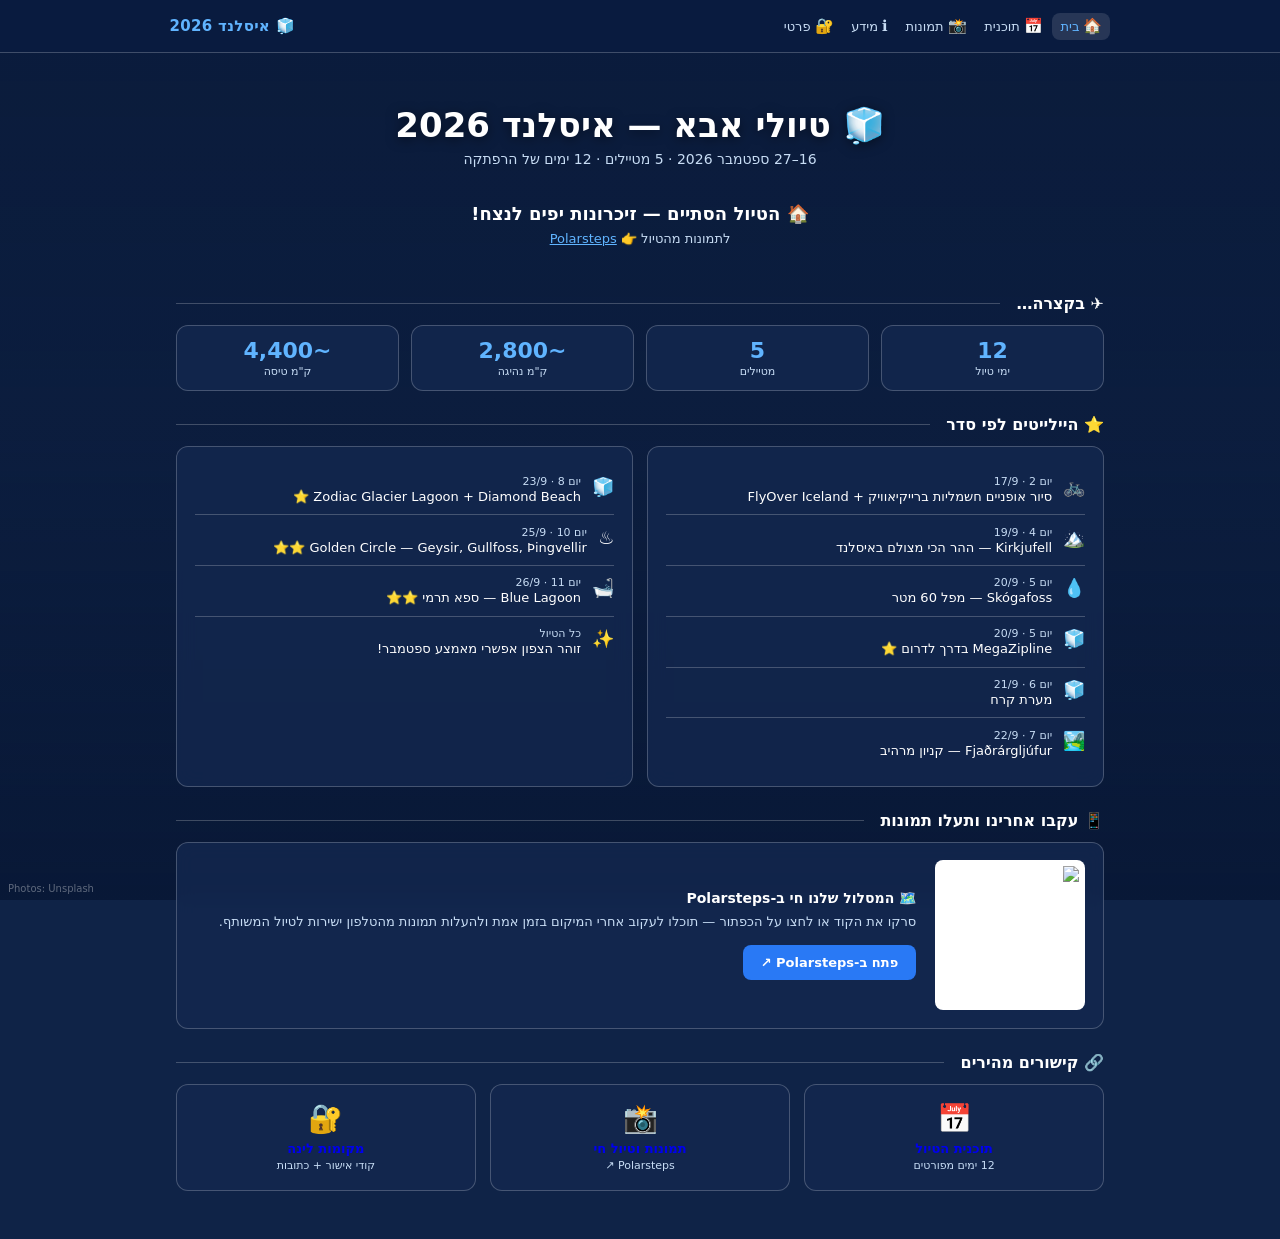
==== commit bd92ff36: "v9: Correct Selfoss booking to Stangarbraut per official PDF" ====
--- a/index.html
+++ b/index.html
@@ -109,7 +109,8 @@
       <div class="info-item"><span class="info-icon">🚲</span><div><div class="info-label">יום 2 · 17/9</div><div class="info-value">סיור אופניים חשמליות ברייקיאוויק + FlyOver Iceland</div></div></div>
       <div class="info-item"><span class="info-icon">🏔️</span><div><div class="info-label">יום 4 · 19/9</div><div class="info-value">Kirkjufell — ההר הכי מצולם באיסלנד</div></div></div>
       <div class="info-item"><span class="info-icon">💧</span><div><div class="info-label">יום 5 · 20/9</div><div class="info-value">Skógafoss — מפל 60 מטר</div></div></div>
-      <div class="info-item"><span class="info-icon">🧊</span><div><div class="info-label">יום 6 · 21/9</div><div class="info-value">מערת קרח + Zipline בVík ⭐</div></div></div>
+      <div class="info-item"><span class="info-icon">🧊</span><div><div class="info-label">יום 5 · 20/9</div><div class="info-value">MegaZipline בדרך לדרום ⭐</div></div></div>
+      <div class="info-item"><span class="info-icon">🧊</span><div><div class="info-label">יום 6 · 21/9</div><div class="info-value">מערת קרח</div></div></div>
       <div class="info-item" style="border:none"><span class="info-icon">🏞️</span><div><div class="info-label">יום 7 · 22/9</div><div class="info-value">Fjaðrárgljúfur — קניון מרהיב</div></div></div>
     </div>
     <div class="card">
@@ -198,34 +199,35 @@
     ],
     stay:"🏠 Airbnb · Hella, Hellissandur" },
   { day:5, date:"2026-09-20", title:"נסיעה לדרום", emoji:"💧",
-    lat:63.5353, lng:-19.3544,
-    schedule:[
-      { slot:"am",  label:"בוקר", text:"נסיעה ארוכה דרומה", sub:"עצירה ב-Seljalandsfoss" },
-      { slot:"drv", label:"נסיעה", text:"~4.5 שעות" },
+    lat:63.4903, lng:-19.3201,
+    schedule:[
+      { slot:"am",  label:"בוקר", text:"יציאה דרומה מרייקיאוויק" },
+      { slot:"am",  label:"12:00", text:"MegaZipline ⭐", sub:"Ref: MEGAZIP-103720833 · Árhólmar 1, Hveragerði" },
+      { slot:"drv", label:"נסיעה", text:"המשך דרומה, ~3.5 שעות", sub:"עצירה ב-Seljalandsfoss" },
       { slot:"pm",  label:"אחה\"צ", text:"Skógafoss — מפל 60 מטר" },
       { slot:"eve", label:"ערב",  text:"הגעה לאזור Vík" },
     ],
     stay:"🏨 Sólheimahjáleiga Guesthouse" },
   { day:6, date:"2026-09-21", title:"אקשן בדרום", emoji:"🧊",
-    lat:63.5353, lng:-19.3544,
+    lat:63.4903, lng:-19.3201,
     schedule:[
       { slot:"am",  label:"09:00", text:"סיור מערת קרח", sub:"Ref: KTR-100620490" },
-      { slot:"drv", label:"נסיעה", text:"~1 שעה ל-Vík" },
-      { slot:"pm",  label:"14:00", text:"Zipline בVík ⭐", sub:"Ref: KTR-100708978" },
+      { slot:"pm",  label:"אחה\"צ", text:"פתוח — בוחרים בשטח", sub:"Lava Show · Hálsanefshellir Cave · Reynisfjall Lookout" },
       { slot:"eve", label:"ערב",  text:"Reynisfjara — חוף חול שחור" },
     ],
     stay:"🏨 Sólheimahjáleiga Guesthouse" },
   { day:7, date:"2026-09-22", title:"נסיעה מזרחה", emoji:"🏞️",
-    lat:64.2539, lng:-15.2082,
+    lat:64.2933, lng:-15.4369,
     schedule:[
       { slot:"am",  label:"בוקר", text:"Fjaðrárgljúfur — קניון מרהיב" },
       { slot:"drv", label:"נסיעה", text:"~3 שעות נטו" },
       { slot:"pm",  label:"אחה\"צ", text:"Svartifoss — מפל עמודי בזלת", sub:"הליכה ~2 שעות" },
-      { slot:"eve", label:"ערב",  text:"הגעה ל-Hofn" },
+      { slot:"pm",  label:"16:30", text:"Skaftafell Glacier Hike ⭐", sub:"Ref: TRO-103726984 · 3 שעות · easy level" },
+      { slot:"eve", label:"ערב",  text:"הגעה ל-Hofn (מאוחר)" },
     ],
     stay:"🏨 Brunnholl Country Guesthouse, Hofn" },
   { day:8, date:"2026-09-23", title:"מלכות הקרח", emoji:"🧊",
-    lat:64.2539, lng:-15.2082,
+    lat:64.2933, lng:-15.4369,
     schedule:[
       { slot:"am",  label:"10:00", text:"Zodiac Glacier Lagoon ⭐", sub:"Ref: ICE-101020929 · להגיע בזמן!" },
       { slot:"drv", label:"נסיעה", text:"~30 דק' ל-Diamond Beach" },
@@ -252,7 +254,7 @@
     ],
     stay:"🏠 Airbnb · Stangarbraut 2, Selfoss" },
   { day:11, date:"2026-09-26", title:"פינוק וסיום", emoji:"🛁",
-    lat:63.9856, lng:-22.5579,
+    lat:64.0004, lng:-22.5466,
     schedule:[
       { slot:"am",  label:"בוקר", text:"Blue Lagoon ⭐⭐", sub:"ספא תרמי · להזמין מראש!" },
       { slot:"drv", label:"נסיעה", text:"~30 דק'" },
@@ -261,7 +263,7 @@
     ],
     stay:"🏨 Hotel Keflavik, Keflavík Airport" },
   { day:12, date:"2026-09-27", title:"יום סיום — טיסה", emoji:"🏠",
-    lat:63.9856, lng:-22.5579,
+    lat:64.0004, lng:-22.5466,
     schedule:[
       { slot:"am",  label:"04:35", text:"הגעה לשדה התעופה KEF" },
       { slot:"am",  label:"07:35", text:"המראה FI542 — KEF → CDG", sub:"Icelandair · 3:30 שעות" },
